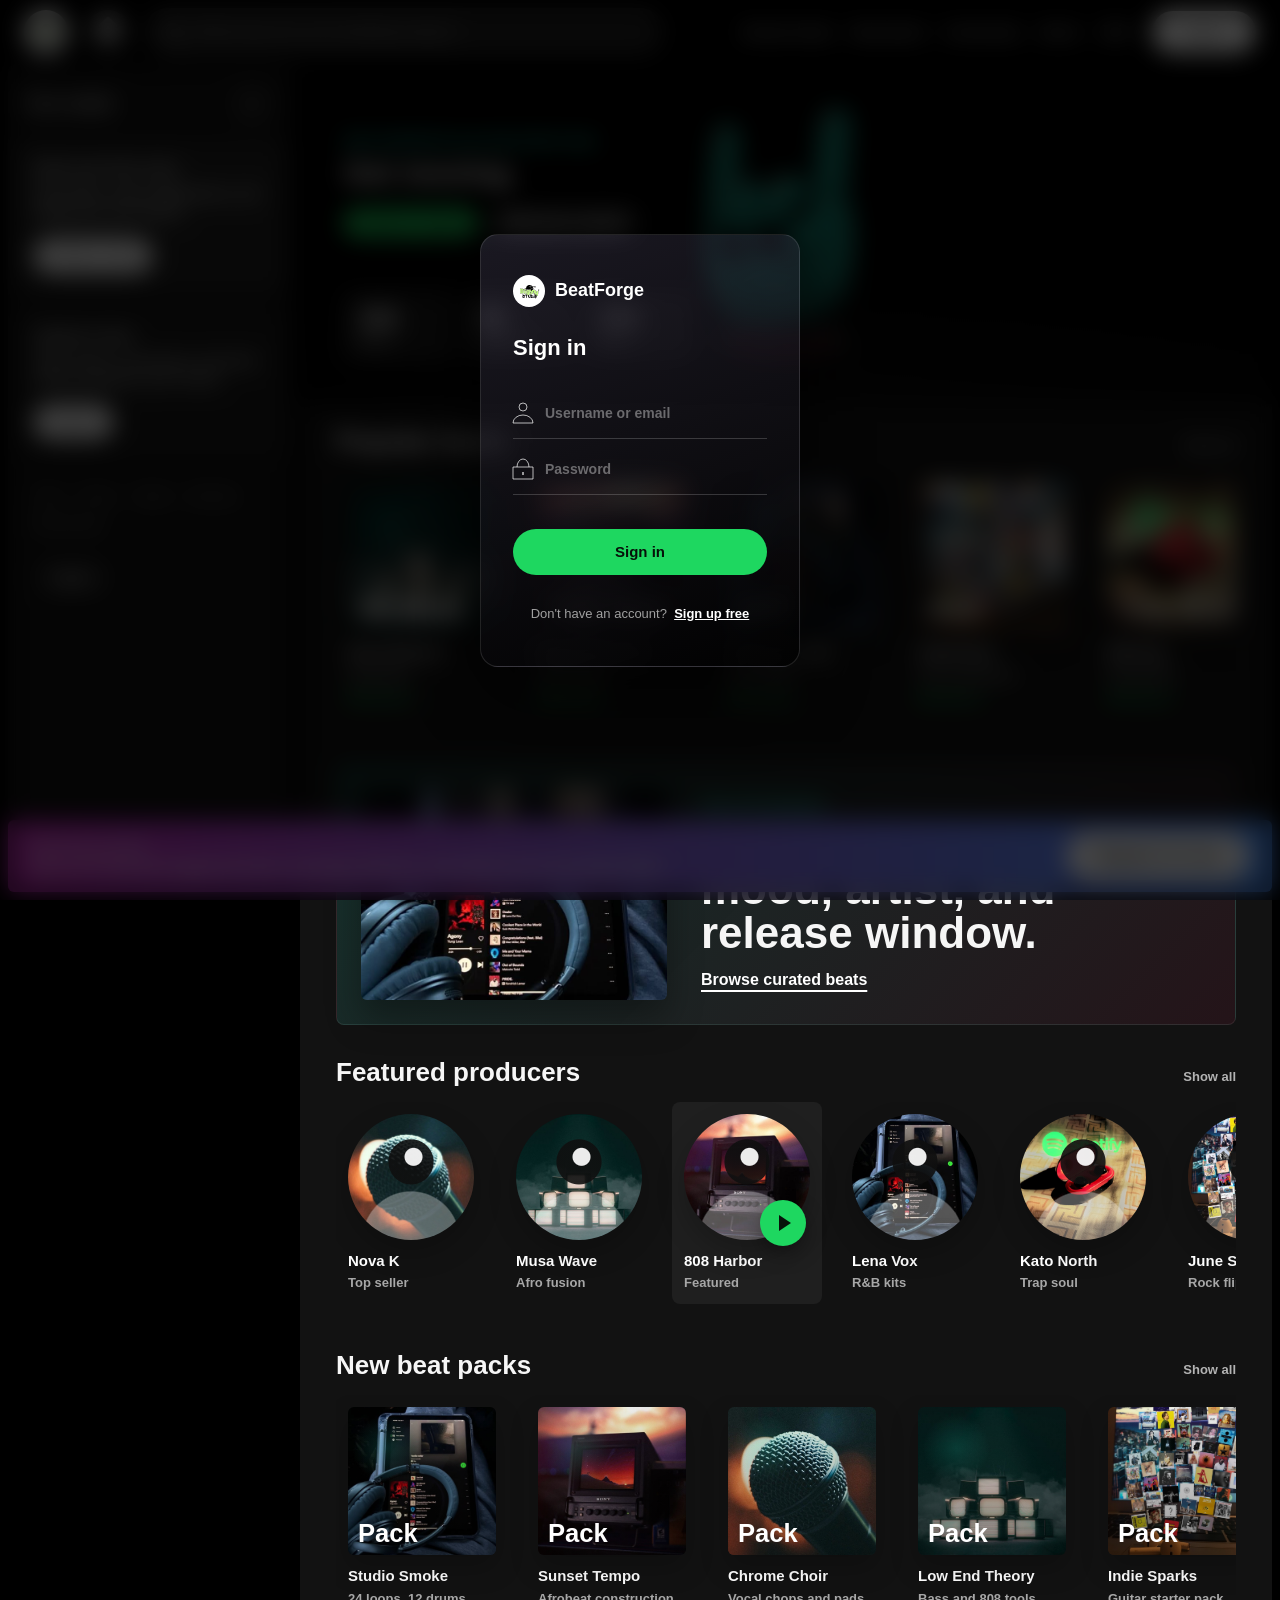
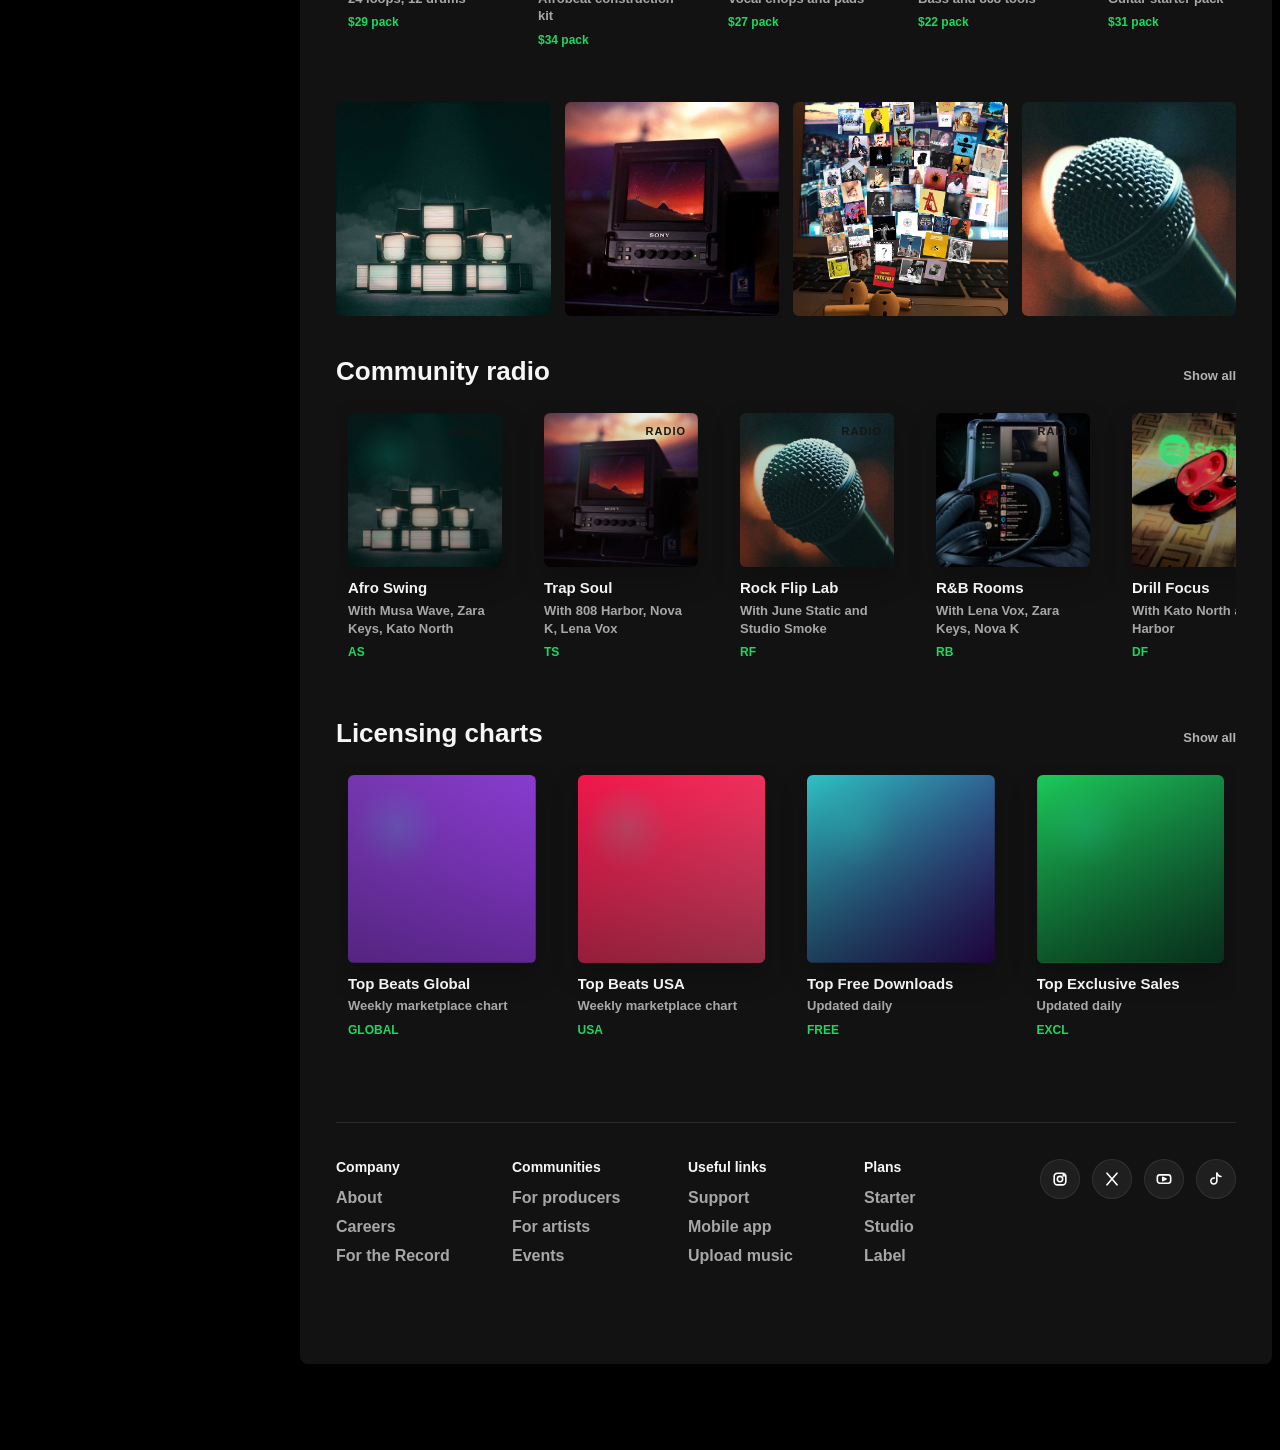
==== index.html @ ac751d51 "everything" ====
<!DOCTYPE html>
<html lang="en">
<head>
  <meta charset="UTF-8">
  <meta name="viewport" content="width=device-width, initial-scale=1.0">
  <title>BeatForge - Beat Marketplace</title>
  <link rel="stylesheet" href="styles.css">
</head>
<body>
  <div class="app-shell">
    <header class="topbar">
      <a class="brand" href="#" aria-label="BeatForge home">
        <img src="assets/logo.svg" alt="" class="brand-mark">
      </a>
      <button class="icon-button active" aria-label="Home">
        <span class="home-icon" aria-hidden="true"></span>
      </button>
      <label class="search">
        <span class="search-icon" aria-hidden="true"></span>
        <input type="search" placeholder="What beat are you building today?">
      </label>
      <nav class="top-links" aria-label="Primary">
        <a href="beats.html">Browse beats</a>
        <a href="#packs">Beat packs</a>
        <a href="#community">Community</a>
        <a href="about.html">About</a>
      </nav>
      <button class="ghost-button">Join</button>
      <button class="pill-button">Log in</button>
    </header>

    <aside class="sidebar">
      <div class="library-head">
        <h2>Your studio</h2>
        <button class="icon-button" aria-label="Create collection">+</button>
      </div>
      <section class="studio-card">
        <h3>Start your first crate</h3>
        <p>Save beats, invite collaborators, and shape your next release.</p>
        <button>Create a crate</button>
      </section>
      <section class="studio-card compact">
        <h3>Upload a beat</h3>
        <p>Share stems, set licenses, and meet artists looking for your sound.</p>
        <button>Publish</button>
      </section>
      <div class="sidebar-links">
        <a href="#">Terms</a>
        <a href="#">Privacy</a>
        <a href="#">Cookies</a>
        <a href="#">Artist help</a>
        <a href="#">Beat licensing</a>
      </div>
      <button class="language">English</button>
    </aside>

    <main class="content">
      <section class="hero" aria-labelledby="hero-title">
        <img class="hero-gif" src="assets/rock.gif" alt="Animated amplifier banner">
        <div class="hero-overlay"></div>
        <div class="hero-copy">
          <p>Beat marketplace and artist hub</p>
          <h1 id="hero-title">Get moving.</h1>
          <div class="hero-actions">
            <a class="primary-cta" href="beats.html">Explore beats</a>
            <button class="secondary-cta">Sell your sound</button>
          </div>
        </div>
        <div class="hero-stats" aria-label="Marketplace highlights">
          <span><strong>42k</strong> beats</span>
          <span><strong>8k</strong> makers</span>
          <span><strong>24h</strong> drops</span>
        </div>
      </section>

      <section class="rail-section" id="packs">
        <div class="section-head">
          <h2>Popular beats</h2>
          <a href="beats.html">Show all</a>
        </div>
        <div class="rail grid-cards" id="beats"></div>
      </section>

      <section class="visual-feature">
        <img src="assets/late-night-vibes.jpg" alt="Headphones beside a late night music playlist">
        <div>
          <p>For late sessions</p>
          <h2>Build crates for every mood, artist, and release window.</h2>
          <a class="text-link" href="beats.html">Browse curated beats</a>
        </div>
      </section>

      <section class="rail-section" id="community">
        <div class="section-head">
          <h2>Featured producers</h2>
          <a href="#">Show all</a>
        </div>
        <div class="rail producer-row" id="producers"></div>
      </section>

      <section class="rail-section">
        <div class="section-head">
          <h2>New beat packs</h2>
          <a href="#">Show all</a>
        </div>
        <div class="rail grid-cards" id="packs-grid"></div>
      </section>

      <section class="image-strip" aria-label="BeatForge atmosphere">
        <img src="assets/tv-stack.jpeg" alt="Stack of glowing televisions">
        <img src="assets/sony-monitor.jpeg" alt="Small monitor at sunset">
        <img src="assets/music-collage.jpg" alt="Floating music cover collage">
        <img src="assets/microphone.jpeg" alt="Close-up of a microphone">
      </section>

      <section class="rail-section">
        <div class="section-head">
          <h2>Community radio</h2>
          <a href="#">Show all</a>
        </div>
        <div class="rail radio-row" id="radio"></div>
      </section>

      <section class="rail-section" id="licenses">
        <div class="section-head">
          <h2>Licensing charts</h2>
          <a href="#">Show all</a>
        </div>
        <div class="rail chart-row" id="charts"></div>
      </section>

      <footer class="footer">
        <div>
          <h3>Company</h3>
          <a href="about.html">About</a>
          <a href="#">Careers</a>
          <a href="#">For the Record</a>
        </div>
        <div>
          <h3>Communities</h3>
          <a href="#">For producers</a>
          <a href="#">For artists</a>
          <a href="#">Events</a>
        </div>
        <div>
          <h3>Useful links</h3>
          <a href="#">Support</a>
          <a href="#">Mobile app</a>
          <a href="#">Upload music</a>
        </div>
        <div>
          <h3>Plans</h3>
          <a href="#">Starter</a>
          <a href="#">Studio</a>
          <a href="#">Label</a>
        </div>
        <div class="socials" aria-label="Social media">
          <a href="#" aria-label="Instagram" title="Instagram">
            <svg viewBox="0 0 24 24" aria-hidden="true"><rect x="5" y="5" width="14" height="14" rx="4"></rect><circle cx="12" cy="12" r="3.2"></circle><circle cx="16.7" cy="7.3" r="1"></circle></svg>
          </a>
          <a href="#" aria-label="X" title="X">
            <svg viewBox="0 0 24 24" aria-hidden="true"><path d="M6 5l12 14M18 5L6 19"></path></svg>
          </a>
          <a href="#" aria-label="YouTube" title="YouTube">
            <svg viewBox="0 0 24 24" aria-hidden="true"><rect x="4" y="7" width="16" height="10" rx="3"></rect><path d="M10.5 10l4 2-4 2z"></path></svg>
          </a>
          <a href="#" aria-label="TikTok" title="TikTok">
            <svg viewBox="0 0 24 24" aria-hidden="true"><path d="M13 5v9.4a3.6 3.6 0 1 1-3-3.55"></path><path d="M13 5c1 2.4 2.6 3.8 5 4"></path></svg>
          </a>
        </div>
      </footer>
    </main>
  </div>

  <div class="signup-bar">
    <div>
      <strong>BeatForge preview</strong>
      <p>Sign up to download tagged previews, message producers, and collect your next release ideas.</p>
    </div>
    <button>Register for free</button>
  </div>

  <!-- Login overlay (BeatForge) -->
  <div class="bf-login-overlay" id="bfLoginOverlay" role="dialog" aria-modal="true" aria-label="Sign in to BeatForge">
    <div class="bf-login-box">
      <div class="bf-login-check" id="bfLoginCheck"></div>
      <div class="bf-login-brand">
        <img src="assets/logo.svg" alt="">
        <span>BeatForge</span>
      </div>
      <h2 class="bf-login-title">Sign in</h2>
      <div class="bf-login-row">
        <svg class="bf-login-icon" viewBox="0 0 20 20">
          <path d="M0,20 a10,8 0 0,1 20,0z M10,0 a4,4 0 0,1 0,8 a4,4 0 0,1 0,-8"/>
        </svg>
        <input type="text" class="bf-login-input" id="bfUsername" placeholder="Username or email" autocomplete="username">
      </div>
      <div class="bf-login-row">
        <svg class="bf-login-icon" viewBox="0 0 20 20">
          <path d="M0,20 20,20 20,8 0,8z M10,13 10,16z M4,8 a6,8 0 0,1 12,0"/>
        </svg>
        <input type="password" class="bf-login-input" id="bfPassword" placeholder="Password" autocomplete="current-password">
      </div>
      <button class="bf-login-submit" id="bfLoginSubmit" type="button">Sign in</button>
      <p class="bf-login-footer">Don't have an account? &nbsp;<a id="bfSignupLink">Sign up free</a></p>
    </div>
  </div>

  <script src="script.js"></script>
  <script>
    (function () {
      var animating = false;
      var PHASE1 = 1100, PHASE2 = 400;

      var overlay   = document.getElementById('bfLoginOverlay');
      var submitBtn = document.getElementById('bfLoginSubmit');
      var signupLnk = document.getElementById('bfSignupLink');

      // Show login when "Log in" topbar button is clicked
      document.querySelector('.pill-button').addEventListener('click', function () {
        overlay.classList.remove('bf-hidden');
      });

      // Close on backdrop click
      overlay.addEventListener('click', function (e) {
        if (e.target === overlay) closeOverlay();
      });

      // Sign up link just closes for now
      signupLnk.addEventListener('click', closeOverlay);

      // Submit with ripple → processing → success → dismiss
      submitBtn.addEventListener('click', function (e) {
        if (animating) return;
        animating = true;

        // ripple
        var box = submitBtn.getBoundingClientRect();
        var rip = document.createElement('span');
        rip.className = 'bf-ripple';
        rip.style.top  = (e.clientY - box.top)  + 'px';
        rip.style.left = (e.clientX - box.left) + 'px';
        submitBtn.appendChild(rip);
        rip.addEventListener('animationend', function () { rip.remove(); });

        submitBtn.classList.add('bf-processing');

        setTimeout(function () {
          submitBtn.classList.remove('bf-processing');
          submitBtn.classList.add('bf-success');

          setTimeout(function () {
            closeOverlay();
            submitBtn.classList.remove('bf-success');
            animating = false;
          }, PHASE2);
        }, PHASE1);
      });

      function closeOverlay() {
        overlay.classList.add('bf-hidden');
        animating = false;
        submitBtn.classList.remove('bf-processing', 'bf-success');
      }

      // ESC to close
      document.addEventListener('keydown', function (e) {
        if (e.key === 'Escape') closeOverlay();
      });
    })();
  </script>
</body>
</html>
---- styles.css ----
:root {
  color-scheme: dark;
  --bg: #000;
  --panel: #121212;
  --panel-2: #1f1f1f;
  --panel-3: #282828;
  --text: #f6f6f6;
  --muted: #a7a7a7;
  --quiet: #777;
  --green: #1ed760;
  --cyan: #2df2d1;
  --pink: #ff2e6f;
  --blue: #5596ff;
  --line: rgba(255,255,255,.1);
  --radius: 8px;
  --topbar: 64px;
  --sidebar: 292px;
}

* {
  box-sizing: border-box;
}

body {
  margin: 0;
  min-width: 320px;
  background: var(--bg);
  color: var(--text);
  font-family: Arial, Helvetica, sans-serif;
  letter-spacing: 0;
}

body.about-page {
  height: 100vh;
  overflow: hidden;
}

a {
  color: inherit;
  text-decoration: none;
}

button,
input,
select {
  font: inherit;
}

.app-shell {
  min-height: 100vh;
  padding: var(--topbar) 8px 86px;
}

.topbar {
  position: fixed;
  z-index: 20;
  inset: 0 0 auto;
  height: var(--topbar);
  display: grid;
  grid-template-columns: 48px 44px minmax(220px, 1fr) auto auto auto;
  align-items: center;
  gap: 14px;
  padding: 8px 24px;
  background: #000;
}

.brand {
  display: grid;
  place-items: center;
  width: 44px;
  height: 44px;
  border-radius: 50%;
  overflow: hidden;
  background: #fff;
}

.brand-mark {
  width: 42px;
  height: 42px;
  object-fit: contain;
}

.icon-button {
  display: grid;
  place-items: center;
  width: 44px;
  height: 44px;
  border: 0;
  border-radius: 50%;
  color: var(--text);
  background: var(--panel-2);
  cursor: pointer;
}

.icon-button.active {
  background: var(--panel-3);
}

.home-icon {
  position: relative;
  width: 16px;
  height: 13px;
  border-radius: 2px;
  background: #fff;
}

.home-icon::before {
  content: "";
  position: absolute;
  left: 1px;
  top: -7px;
  width: 14px;
  height: 14px;
  background: #fff;
  transform: rotate(45deg);
  border-radius: 2px;
}

.home-icon::after {
  content: "";
  position: absolute;
  left: 6px;
  bottom: 0;
  width: 4px;
  height: 7px;
  background: var(--panel-3);
}

.search {
  display: flex;
  align-items: center;
  gap: 12px;
  width: min(520px, 100%);
  height: 48px;
  padding: 0 18px;
  color: var(--muted);
  background: var(--panel-2);
  border: 1px solid transparent;
  border-radius: 999px;
}

.search:focus-within {
  border-color: #fff;
  background: #252525;
}

.search-icon {
  position: relative;
  flex: 0 0 auto;
  width: 19px;
  height: 19px;
  border: 2px solid currentColor;
  border-radius: 50%;
}

.search-icon::after {
  content: "";
  position: absolute;
  right: -6px;
  bottom: -4px;
  width: 8px;
  height: 2px;
  border-radius: 2px;
  background: currentColor;
  transform: rotate(45deg);
}

.search input {
  width: 100%;
  min-width: 0;
  color: var(--text);
  border: 0;
  outline: 0;
  background: transparent;
  font-weight: 700;
}

.top-links {
  display: flex;
  align-items: center;
  gap: 18px;
  color: #b7b7b7;
  font-size: 14px;
  font-weight: 800;
  white-space: nowrap;
}

.top-links a:hover,
.footer a:hover {
  color: #fff;
  text-decoration: underline;
}

.ghost-button,
.pill-button {
  min-height: 42px;
  border: 0;
  border-radius: 999px;
  font-weight: 900;
  cursor: pointer;
}

.ghost-button {
  padding: 0 6px;
  color: #b7b7b7;
  background: transparent;
}

.pill-button {
  padding: 0 28px;
  color: #111;
  background: #fff;
}

.sidebar {
  position: fixed;
  z-index: 10;
  top: var(--topbar);
  bottom: 86px;
  left: 8px;
  width: calc(var(--sidebar) - 8px);
  overflow: auto;
  padding: 18px 8px;
  background: var(--panel);
  border-radius: var(--radius);
}

.library-head {
  display: flex;
  align-items: center;
  justify-content: space-between;
  padding: 0 10px 16px;
}

.library-head h2 {
  margin: 0;
  font-size: 16px;
}

.studio-card {
  margin: 0 0 18px;
  padding: 18px;
  background: var(--panel-2);
  border-radius: var(--radius);
}

.studio-card h3 {
  margin: 0 0 8px;
  font-size: 15px;
}

.studio-card p {
  margin: 0 0 16px;
  color: #f0f0f0;
  font-size: 13px;
  line-height: 1.45;
  font-weight: 700;
}

.studio-card button,
.language {
  border: 1px solid rgba(255,255,255,.35);
  border-radius: 999px;
  color: #fff;
  background: transparent;
  font-size: 13px;
  font-weight: 900;
}

.studio-card button {
  min-height: 34px;
  padding: 0 16px;
  color: #111;
  background: #fff;
  border: 0;
}

.studio-card.compact {
  background: #181818;
}

.sidebar-links {
  display: flex;
  flex-wrap: wrap;
  gap: 12px 16px;
  padding: 14px 18px 28px;
  color: #b3b3b3;
  font-size: 11px;
  line-height: 1.4;
}

.language {
  margin-left: 18px;
  min-height: 34px;
  padding: 0 14px;
}

.content {
  margin-left: var(--sidebar);
  min-height: calc(100vh - var(--topbar));
  overflow: hidden;
  padding: 0 0 24px;
  background: linear-gradient(180deg, #242424 0, #121212 260px, #121212 100%);
  border-radius: var(--radius);
}

.hero {
  position: relative;
  min-height: 340px;
  display: grid;
  align-items: end;
  overflow: hidden;
  padding: clamp(24px, 4vw, 44px);
  border-radius: var(--radius) var(--radius) 0 0;
  background: #030303;
}

.hero-gif {
  position: absolute;
  inset: 0;
  width: 100%;
  height: 100%;
  object-fit: cover;
  opacity: .82;
}

.hero-overlay {
  position: absolute;
  inset: 0;
  background:
    linear-gradient(90deg, rgba(0,0,0,.88), rgba(0,0,0,.42), rgba(0,0,0,.72)),
    linear-gradient(0deg, #121212 0, rgba(18,18,18,0) 42%);
}

.hero-copy,
.hero-stats {
  position: relative;
  z-index: 1;
}

.hero-copy {
  max-width: 680px;
}

.hero-copy p {
  margin: 0 0 10px;
  color: var(--cyan);
  font-size: 13px;
  font-weight: 900;
  text-transform: uppercase;
}

.hero-copy h1 {
  max-width: 12ch;
  margin: 0 0 22px;
  font-size: clamp(20px, 8vw, 30px);
  line-height: .92;
  letter-spacing: 0;
}

.hero-actions {
  display: flex;
  flex-wrap: wrap;
  gap: 12px;
}

.primary-cta,
.secondary-cta {
  display: inline-flex;
  align-items: center;
  justify-content: center;
  min-height: 28px;
  padding: 0 14px;
  border-radius: 900px;
  border: 0;
  font-weight: 900;
  cursor: pointer;
}

.primary-cta {
  color: #061109;
  background: var(--green);
}

.secondary-cta {
  color: #fff;
  background: rgba(255,255,255,.14);
  border: 1px solid rgba(255,255,255,.24);
}

.hero-stats {
  display: flex;
  flex-wrap: wrap;
  gap: 10px;
  margin-top: 28px;
}

.hero-stats span {
  min-width: 110px;
  padding: 12px 14px;
  background: rgba(255,255,255,.09);
  border: 1px solid rgba(255,255,255,.12);
  border-radius: var(--radius);
  color: #d9d9d9;
  font-size: 13px;
}

.hero-stats strong {
  display: block;
  color: #fff;
  font-size: 24px;
}

.rail-section {
  padding: 22px clamp(18px, 3.2vw, 36px) 16px;
}

.visual-feature {
  display: grid;
  grid-template-columns: minmax(220px, 36%) 1fr;
  align-items: center;
  gap: clamp(18px, 3vw, 34px);
  margin: 22px clamp(18px, 3.2vw, 36px) 10px;
  padding: clamp(16px, 2.5vw, 24px);
  border-radius: var(--radius);
  background: linear-gradient(135deg, rgba(45,242,209,.14), rgba(255,46,111,.08));
  border: 1px solid rgba(255,255,255,.08);
}

.visual-feature img,
.image-strip img,
.browse-hero img {
  width: 100%;
  height: 100%;
  object-fit: cover;
}

.visual-feature img {
  aspect-ratio: 16 / 11;
  border-radius: 6px;
  box-shadow: 0 18px 34px rgba(0,0,0,.34);
}

.visual-feature p,
.browse-copy p {
  margin: 0 0 10px;
  color: var(--cyan);
  font-size: 12px;
  font-weight: 900;
  text-transform: uppercase;
}

.visual-feature h2 {
  max-width: 720px;
  margin: 0 0 16px;
  font-size: clamp(24px, 4vw, 44px);
  line-height: 1;
}

.text-link {
  color: #fff;
  font-weight: 900;
  text-decoration: underline;
  text-decoration-thickness: 2px;
  text-underline-offset: 5px;
}

.image-strip {
  display: grid;
  grid-template-columns: repeat(4, 1fr);
  gap: 14px;
  margin: 18px clamp(18px, 3.2vw, 36px);
}

.image-strip img {
  aspect-ratio: 1;
  min-width: 0;
  border-radius: 6px;
  filter: saturate(.92) contrast(1.04);
}

.section-head {
  display: flex;
  align-items: baseline;
  justify-content: space-between;
  gap: 16px;
  margin-bottom: 14px;
}

.section-head h2 {
  margin: 0;
  font-size: clamp(21px, 2.6vw, 26px);
}

.section-head a {
  color: #b3b3b3;
  font-size: 13px;
  font-weight: 900;
}

.rail {
  display: grid;
  grid-auto-flow: column;
  grid-auto-columns: minmax(156px, 1fr);
  gap: 18px;
  overflow-x: auto;
  overflow-y: hidden;
  padding-bottom: 8px;
  scrollbar-color: #666 transparent;
}

.grid-cards {
  grid-auto-columns: minmax(172px, 1fr);
}

.card {
  position: relative;
  min-width: 0;
  padding: 12px;
  border-radius: var(--radius);
  background: transparent;
  transition: background .18s ease, transform .18s ease;
}

.card:hover,
.card.featured {
  background: var(--panel-2);
}

.card:hover {
  transform: translateY(-2px);
}

.cover,
.avatar,
.radio-cover,
.chart-cover {
  position: relative;
  overflow: hidden;
  box-shadow: 0 12px 28px rgba(0,0,0,.22);
}

.cover {
  width: 100%;
  aspect-ratio: 1;
  border-radius: 6px;
  background: var(--art);
  background-size: cover;
  background-position: center;
}

.cover::before,
.radio-cover::before,
.chart-cover::before {
  content: "";
  position: absolute;
  inset: 0;
  background:
    linear-gradient(180deg, rgba(0,0,0,.06), rgba(0,0,0,.42)),
    radial-gradient(circle at 26% 28%, rgba(45,242,209,.18), transparent 22%);
}

.cover span,
.radio-cover span,
.chart-cover span {
  position: absolute;
  inset: auto 10px 10px;
  color: white;
  font-size: clamp(22px, 2vw, 30px);
  line-height: .9;
  font-weight: 900;
  overflow-wrap: anywhere;
}

.card h3 {
  margin: 12px 0 4px;
  overflow: hidden;
  color: #fff;
  font-size: 15px;
  line-height: 1.25;
  text-overflow: ellipsis;
  white-space: nowrap;
}

.card p {
  margin: 0;
  color: var(--muted);
  font-size: 13px;
  font-weight: 700;
  line-height: 1.35;
}

.price {
  display: inline-flex;
  margin-top: 8px;
  color: var(--green);
  font-size: 12px;
  font-weight: 900;
}

.play {
  position: absolute;
  right: 16px;
  bottom: 74px;
  display: grid;
  place-items: center;
  width: 46px;
  height: 46px;
  border: 0;
  border-radius: 50%;
  color: #07130a;
  background: var(--green);
  box-shadow: 0 8px 20px rgba(0,0,0,.35);
  transform: translateY(8px);
  opacity: 0;
  transition: .18s ease;
  cursor: pointer;
}

.play::before {
  content: "";
  margin-left: 3px;
  width: 0;
  height: 0;
  border-top: 8px solid transparent;
  border-bottom: 8px solid transparent;
  border-left: 12px solid currentColor;
}

.play.is-playing::before {
  width: 13px;
  height: 16px;
  margin-left: 0;
  border: 0;
  background: linear-gradient(90deg, currentColor 0 35%, transparent 35% 65%, currentColor 65%);
}

.card:hover .play,
.card.featured .play {
  transform: translateY(0);
  opacity: 1;
}

.producer-row {
  grid-auto-columns: minmax(150px, 1fr);
}

.avatar {
  width: 100%;
  aspect-ratio: 1;
  border-radius: 50%;
  background:
    radial-gradient(circle at 52% 34%, rgba(255,255,255,.92) 0 8%, transparent 9%),
    radial-gradient(circle at 50% 38%, rgba(15,15,15,.9) 0 22%, transparent 23%),
    radial-gradient(circle at 50% 100%, rgba(255,255,255,.32) 0 34%, transparent 35%),
    var(--art);
  background-size: cover;
  background-position: center;
}

.producer-row .play {
  bottom: 58px;
}

.radio-row {
  grid-auto-columns: minmax(178px, 1fr);
}

.radio-cover {
  width: 100%;
  aspect-ratio: 1;
  border-radius: 6px;
  background: var(--art);
  background-size: cover;
  background-position: center;
}

.radio-cover::after {
  content: "RADIO";
  position: absolute;
  top: 12px;
  right: 12px;
  color: #161616;
  font-size: 11px;
  font-weight: 900;
  letter-spacing: 1px;
}

.chart-row {
  grid-auto-columns: minmax(180px, 1fr);
}

.chart-cover {
  width: 100%;
  aspect-ratio: 1;
  border-radius: 6px;
  background: var(--art);
  background-size: cover;
  background-position: center;
}

.chart-cover span {
  inset: 22px auto auto 18px;
  max-width: 80%;
  font-size: clamp(28px, 4vw, 38px);
  line-height: 1;
}

.footer {
  display: grid;
  grid-template-columns: repeat(4, minmax(130px, 1fr)) auto;
  gap: 28px;
  margin: 48px clamp(18px, 3.2vw, 36px) 0;
  padding: 36px 0 64px;
  border-top: 1px solid var(--line);
}

.footer h3 {
  margin: 0 0 14px;
  font-size: 14px;
}

.footer a {
  display: block;
  margin-bottom: 11px;
  color: var(--muted);
  font-weight: 700;
}

.socials {
  display: flex;
  gap: 12px;
  justify-content: flex-end;
  align-items: flex-start;
}

.socials a {
  display: grid;
  place-items: center;
  width: 40px;
  height: 40px;
  margin: 0;
  border-radius: 50%;
  color: #fff;
  background: var(--panel-2);
  border: 1px solid rgba(255,255,255,.08);
}

.socials a:hover {
  background: var(--panel-3);
  color: var(--green);
  text-decoration: none;
}

.socials svg {
  width: 20px;
  height: 20px;
  fill: none;
  stroke: currentColor;
  stroke-width: 1.9;
  stroke-linecap: round;
  stroke-linejoin: round;
}

.browse-content {
  background: linear-gradient(180deg, #10302e 0, #121212 330px, #121212 100%);
}

.browse-hero {
  position: relative;
  min-height: 300px;
  display: grid;
  align-items: end;
  overflow: hidden;
  padding: clamp(24px, 4vw, 44px);
  border-radius: var(--radius) var(--radius) 0 0;
  background: #071412;
}

.browse-hero img {
  position: absolute;
  inset: 0;
  opacity: .56;
}

.browse-copy {
  position: relative;
  z-index: 1;
  max-width: 780px;
}

.browse-copy h1 {
  max-width: 14ch;
  margin: 0;
  font-size: clamp(38px, 7vw, 76px);
  line-height: .95;
}

.browse-panel {
  display: flex;
  align-items: center;
  justify-content: space-between;
  gap: 18px;
  margin: 20px clamp(18px, 3.2vw, 36px) 0;
  padding: 14px;
  border-radius: var(--radius);
  background: rgba(255,255,255,.05);
  border: 1px solid rgba(255,255,255,.08);
}

.filter-row {
  display: flex;
  gap: 10px;
  overflow-x: auto;
  padding-bottom: 2px;
}

.filter,
.pagination button,
.page-number,
.sort-row select {
  border: 1px solid rgba(255,255,255,.14);
  color: #fff;
  background: var(--panel-2);
  border-radius: 999px;
  font-weight: 900;
}

.filter,
.pagination button,
.page-number {
  min-height: 38px;
  padding: 0 16px;
  cursor: pointer;
}

.filter.active,
.page-number.active {
  color: #061109;
  background: var(--green);
  border-color: var(--green);
}

.sort-row {
  display: flex;
  align-items: center;
  gap: 16px;
  flex: 0 0 auto;
  color: var(--muted);
  font-size: 13px;
  font-weight: 800;
}

.sort-row label {
  display: flex;
  align-items: center;
  gap: 8px;
}

.sort-row select {
  height: 38px;
  padding: 0 34px 0 14px;
}

.browse-grid {
  display: grid;
  grid-template-columns: repeat(4, minmax(0, 1fr));
  gap: 18px;
}

.pagination {
  display: flex;
  justify-content: center;
  align-items: center;
  gap: 10px;
  margin: 28px 0 4px;
}

#page-numbers {
  display: flex;
  gap: 8px;
}

.pagination button:disabled {
  opacity: .38;
  cursor: not-allowed;
}

.about-topbar {
  background: linear-gradient(180deg, rgba(0,0,0,.95), rgba(0,0,0,.72));
  backdrop-filter: blur(16px);
}

.about-slider-shell {
  position: relative;
  width: 100%;
  height: 100vh;
  overflow: hidden;
  background: #030303;
  box-shadow: 0 3px 10px rgba(0,0,0,.3);
}

.slider {
  position: relative;
  width: 100%;
  height: 100%;
  margin: 0;
  padding: 0;
}

.item {
  position: absolute;
  z-index: 1;
  top: 52%;
  width: 200px;
  height: 300px;
  list-style: none;
  overflow: hidden;
  background-position: center;
  background-size: cover;
  border-radius: 20px;
  box-shadow: 0 20px 30px rgba(255,255,255,.18) inset, 0 18px 44px rgba(0,0,0,.45);
  transform: translateY(-50%);
  transition: transform .1s, left .75s, top .75s, width .75s, height .75s, opacity .75s, border-radius .75s;
}

.item::before {
  content: "";
  position: absolute;
  inset: 0;
  background:
    linear-gradient(90deg, rgba(0,0,0,.9), rgba(0,0,0,.22) 48%, rgba(0,0,0,.72)),
    radial-gradient(circle at 20% 40%, rgba(45,242,209,.18), transparent 30%),
    linear-gradient(0deg, rgba(0,0,0,.82), transparent 48%);
}

.item:nth-child(1),
.item:nth-child(2) {
  left: 0;
  top: 0;
  width: 100%;
  height: 100%;
  border-radius: 0;
  box-shadow: none;
  opacity: 1;
  transform: none;
}

.item:nth-child(3) {
  left: 50%;
}

.item:nth-child(4) {
  left: calc(50% + 220px);
}

.item:nth-child(5) {
  left: calc(50% + 440px);
}

.item:nth-child(6) {
  left: calc(50% + 660px);
  opacity: 0;
}

.slide-content {
  position: absolute;
  z-index: 2;
  top: 50%;
  left: clamp(1.4rem, 5vw, 5rem);
  width: min(42vw, 520px);
  color: #fff;
  text-shadow: 0 3px 8px rgba(0,0,0,.5);
  opacity: 0;
  display: none;
  transform: translateY(-50%);
}

.slide-content .eyebrow {
  margin: 0 0 10px;
  color: var(--cyan);
  font-size: 12px;
  font-weight: 900;
  text-transform: uppercase;
}

.slide-content .title {
  margin: 0;
  font-size: clamp(40px, 7vw, 86px);
  line-height: .92;
  text-transform: uppercase;
  max-width: 10ch;
}

.slide-content .description {
  max-width: 56ch;
  margin: 1rem 0 1.5rem;
  color: rgba(255,255,255,.86);
  font-size: 15px;
  font-weight: 700;
  line-height: 1.65;
}

.slide-button {
  display: inline-flex;
  align-items: center;
  justify-content: center;
  min-height: 44px;
  padding: 0 20px;
  border: 1px solid rgba(255,255,255,.28);
  border-radius: 999px;
  color: #061109;
  background: var(--green);
  font-weight: 900;
  text-shadow: none;
}

.item:nth-of-type(2) .slide-content {
  display: block;
  animation: show .75s ease-in-out .3s forwards;
}

@keyframes show {
  0% {
    filter: blur(5px);
    transform: translateY(calc(-50% + 75px));
  }

  100% {
    opacity: 1;
    filter: blur(0);
  }
}

.nav {
  position: absolute;
  z-index: 5;
  left: 50%;
  bottom: 2rem;
  display: flex;
  gap: 10px;
  user-select: none;
  transform: translateX(-50%);
}

.nav .btn {
  position: relative;
  width: 46px;
  height: 46px;
  border: 2px solid rgba(0,0,0,.6);
  border-radius: 50%;
  background: rgba(255,255,255,.58);
  color: rgba(0,0,0,.78);
  cursor: pointer;
}

.nav .btn:hover {
  background: rgba(255,255,255,.34);
}

.nav .btn::before {
  content: "";
  position: absolute;
  top: 50%;
  left: 50%;
  width: 11px;
  height: 11px;
  border-top: 3px solid currentColor;
  border-right: 3px solid currentColor;
}

.nav .prev::before {
  transform: translate(-35%, -50%) rotate(-135deg);
}

.nav .next::before {
  transform: translate(-65%, -50%) rotate(45deg);
}

.signup-bar {
  position: fixed;
  z-index: 30;
  right: 8px;
  bottom: 8px;
  left: 8px;
  display: flex;
  align-items: center;
  justify-content: space-between;
  gap: 18px;
  min-height: 70px;
  padding: 12px 22px;
  background: linear-gradient(90deg, #be2ab4, #4f95ff);
  border-radius: 6px;
}

.signup-bar strong,
.signup-bar p {
  margin: 0;
}

.signup-bar strong {
  font-size: 13px;
}

.signup-bar p {
  margin-top: 4px;
  font-size: 14px;
  font-weight: 800;
}

.signup-bar button {
  flex: 0 0 auto;
  min-height: 48px;
  padding: 0 30px;
  border: 0;
  border-radius: 999px;
  color: #111;
  background: #fff;
  font-weight: 900;
}

@media (max-width: 1050px) {
  .topbar {
    grid-template-columns: 44px 44px minmax(150px, 1fr) auto;
    gap: 10px;
    padding-inline: 14px;
  }

  .top-links,
  .ghost-button {
    display: none;
  }

  .sidebar {
    display: none;
  }

  .content {
    margin-left: 0;
  }

  .app-shell {
    padding-inline: 8px;
  }
}

@media (min-width: 651px) and (max-width: 900px) {
  .item {
    width: 160px;
    height: 270px;
  }

  .item:nth-child(3) {
    left: 50%;
  }

  .item:nth-child(4) {
    left: calc(50% + 170px);
  }

  .item:nth-child(5) {
    left: calc(50% + 340px);
  }

  .item:nth-child(6) {
    left: calc(50% + 510px);
    opacity: 0;
  }

  .slide-content {
    width: min(44vw, 380px);
  }

  .slide-content .description {
    font-size: 13px;
  }
}

@media (max-width: 700px) {
  :root {
    --topbar: 58px;
  }

  .app-shell {
    padding-bottom: 124px;
  }

  .topbar {
    grid-template-columns: 40px minmax(0, 1fr) 74px;
  }

  .topbar .icon-button {
    display: none;
  }

  .brand,
  .brand-mark {
    width: 38px;
    height: 38px;
  }

  .search {
    height: 42px;
    padding: 0 12px;
  }

  .search input {
    font-size: 13px;
  }

  .pill-button {
    min-height: 38px;
    padding: 0 16px;
    font-size: 13px;
  }

  .hero {
    min-height: 430px;
    padding: 22px;
  }

  .hero-copy h1 {
    max-width: 10ch;
    font-size: clamp(40px, 14vw, 64px);
  }

  .rail {
    grid-auto-columns: 148px;
    gap: 10px;
  }

  .grid-cards,
  .radio-row,
  .chart-row {
    grid-auto-columns: 154px;
  }

  .card {
    padding: 8px;
  }

  .play {
    width: 40px;
    height: 40px;
    opacity: 1;
    transform: none;
  }

  .footer {
    grid-template-columns: 1fr 1fr;
    margin-top: 28px;
  }

  .socials {
    justify-content: flex-start;
  }

  .visual-feature,
  .browse-panel {
    grid-template-columns: 1fr;
    flex-direction: column;
    align-items: stretch;
  }

  .image-strip {
    grid-template-columns: 1fr 1fr;
  }

  .browse-grid {
    grid-template-columns: 1fr 1fr;
    gap: 10px;
  }

  .pagination {
    flex-wrap: wrap;
  }

  body.about-page .topbar {
    grid-template-columns: 40px minmax(0, 1fr) 74px;
  }

  body.about-page .search {
    display: none;
  }

  body.about-page .pill-button {
    display: inline-flex;
  }

  .about-slider-shell {
    height: 100svh;
  }

  .item {
    top: 70%;
    width: 130px;
    height: 220px;
  }

  .item:nth-child(3) {
    left: 46%;
  }

  .item:nth-child(4) {
    left: calc(46% + 140px);
  }

  .item:nth-child(5) {
    left: calc(46% + 280px);
  }

  .item:nth-child(6) {
    left: calc(46% + 420px);
    opacity: 0;
  }

  .slide-content {
    top: 39%;
    width: calc(100vw - 42px);
  }

  .slide-content .title {
    max-width: 11ch;
    font-size: clamp(34px, 12vw, 52px);
  }

  .slide-content .description {
    max-width: 34ch;
    font-size: 13px;
    line-height: 1.5;
  }

  .signup-bar {
    align-items: stretch;
    flex-direction: column;
    gap: 10px;
    padding: 12px;
  }

  .signup-bar p {
    font-size: 12px;
    line-height: 1.35;
  }

  .signup-bar button {
    width: 100%;
    min-height: 42px;
  }
}

@media (max-width: 430px) {
  .search input::placeholder {
    color: transparent;
  }

  .hero-actions button {
    width: 100%;
  }

  .hero-stats span {
    flex: 1 1 100px;
    min-width: 0;
  }

  .footer {
    grid-template-columns: 1fr;
  }

  .image-strip,
  .browse-grid {
    grid-template-columns: 1fr;
  }

  .browse-copy h1 {
    font-size: clamp(36px, 13vw, 54px);
  }
}

/* ── Login overlay ─────────────────────────────── */
.bf-login-overlay {
  position: fixed;
  inset: 0;
  z-index: 100;
  display: flex;
  align-items: center;
  justify-content: center;
  background: rgba(0,0,0,.72);
  backdrop-filter: blur(12px);
  transition: opacity .25s;
}

.bf-login-overlay.bf-hidden {
  opacity: 0;
  pointer-events: none;
}

.bf-login-box {
  position: relative;
  width: 320px;
  background: linear-gradient(160deg, rgba(146,135,187,.18) 0%, rgba(0,0,0,.82) 100%);
  border: 1px solid rgba(255,255,255,.12);
  border-radius: 18px;
  overflow: hidden;
  padding: 40px 32px 32px;
  box-shadow: 0 32px 80px rgba(0,0,0,.7);
}

.bf-login-check {
  position: absolute;
  top: 64px;
  left: 54px;
  width: 56px;
  height: 11px;
  background: var(--green);
  opacity: 0;
  transform-origin: 0 100%;
  transform: rotate(-45deg);
  transition: opacity .15s;
  border-radius: 3px;
}

.bf-login-check::before {
  content: "";
  position: absolute;
  left: 0;
  bottom: 100%;
  width: 11px;
  height: 22px;
  background: var(--green);
  border-radius: 3px;
}

.bf-login-brand {
  display: flex;
  align-items: center;
  gap: 10px;
  margin-bottom: 28px;
}

.bf-login-brand img {
  width: 32px;
  height: 32px;
  border-radius: 50%;
  background: #fff;
}

.bf-login-brand span {
  font-size: 18px;
  font-weight: 900;
  color: #fff;
}

.bf-login-title {
  margin: 0 0 28px;
  font-size: 22px;
  font-weight: 900;
  color: #fff;
}

.bf-login-row {
  display: flex;
  align-items: center;
  gap: 10px;
  height: 50px;
  border-bottom: 1px solid rgba(255,255,255,.18);
  margin-bottom: 6px;
}

.bf-login-icon {
  flex: 0 0 auto;
  width: 20px;
  height: 20px;
  overflow: visible;
}

.bf-login-icon path {
  stroke: rgba(255,255,255,.7);
  fill: none;
  stroke-width: 1;
  stroke-dasharray: 100;
  stroke-dashoffset: 100;
  animation: bf-draw-path 1.4s .3s forwards ease-out;
}

@keyframes bf-draw-path {
  to { stroke-dashoffset: 0; }
}

.bf-login-input {
  flex: 1;
  min-width: 0;
  background: transparent;
  border: 0;
  outline: 0;
  color: #fff;
  font-size: 14px;
  font-weight: 700;
}

.bf-login-input::placeholder {
  color: rgba(255,255,255,.38);
}

.bf-login-submit {
  position: relative;
  width: 100%;
  height: 46px;
  margin: 28px 0 18px;
  background: var(--green);
  color: #061109;
  font-size: 15px;
  font-weight: 900;
  border: 0;
  border-radius: 999px;
  cursor: pointer;
  overflow: hidden;
  transition: width .3s .15s, font-size .1s .15s, background .2s;
}

.bf-login-submit:hover {
  background: #1fdf6b;
}

.bf-login-submit::after {
  content: "";
  position: absolute;
  top: 50%; left: 50%;
  margin: -12px 0 0 -12px;
  width: 24px; height: 24px;
  border: 2px solid rgba(6,17,9,.55);
  border-left: none;
  border-bottom: none;
  border-radius: 50%;
  opacity: 0;
  transition: opacity .1s .35s;
}

.bf-login-submit.bf-processing {
  width: 46px;
  font-size: 0;
}

.bf-login-submit.bf-processing::after {
  opacity: 1;
  animation: bf-spin .5s .35s infinite linear;
}

.bf-login-submit.bf-success {
  transform: scale(30);
  opacity: 0;
  transition: transform .35s .1s ease-out, opacity .1s .38s;
}

.bf-login-submit.bf-success::after {
  opacity: 0;
  animation: none;
}

@keyframes bf-spin {
  to { transform: rotate(360deg); }
}

.bf-login-footer {
  text-align: center;
  font-size: 13px;
  color: #a0a0a0;
}

.bf-login-footer a {
  color: #fff;
  font-weight: 700;
  text-decoration: underline;
  cursor: pointer;
}

.bf-ripple {
  position: absolute;
  width: 100px;
  height: 100px;
  margin: -50px 0 0 -50px;
  background: rgba(255,255,255,.18);
  border-radius: 50%;
  transform: scale(0);
  animation: bf-ripple .45s ease-out forwards;
  pointer-events: none;
}

@keyframes bf-ripple {
  to { transform: scale(6); opacity: 0; }
}

/* ── Character face tracker ─────────────────────── */
.bf-character-widget {
  display: flex;
  flex-direction: column;
  align-items: center;
  justify-content: flex-end;
  padding: 0;
  user-select: none;
}

.bf-character-svg {
  width: 220px;
  height: auto;
  display: block;
  cursor: none;
}

.bf-char-hero {
  position: absolute;
  right: clamp(16px, 6vw, 80px);
  bottom: 0;
  z-index: 2;
  pointer-events: none;
}

/* ── Browse hero — spinning ring ──────────────────── */
@import url('https://fonts.googleapis.com/css2?family=Cherry+Bomb+One&display=swap');

.browse-hero--ring {
  position: relative;
  min-height: 420px;
  background: #101010;
  display: flex;
  align-items: center;
  justify-content: space-between;
  gap: 2rem;
  padding: 3rem 4rem;
  overflow: hidden;
}

.ring-wrapper {
  position: relative;
  flex: 0 0 auto;
  width: 320px;
  height: 320px;
  display: flex;
  align-items: center;
  justify-content: center;
  transform-style: preserve-3d;
}

.ring-title {
  font-family: "Cherry Bomb One", system-ui;
  font-size: clamp(36px, 5vw, 72px);
  color: var(--green, #c1fd7a);
  -webkit-text-stroke: 2px rgba(255,255,255,0.35);
  paint-order: stroke fill;
  filter: drop-shadow(4px 4px 0px rgba(0,0,0,0.5));
  letter-spacing: 2px;
  white-space: nowrap;
  line-height: 1;
  position: relative;
  z-index: 2;
}

.ring {
  --width: 110px;
  --img-translate-x: 125%;
  --slide-deg: calc(360deg / var(--total));

  position: absolute;
  inset: 0;
  margin: auto;
  width: var(--width);
  aspect-ratio: 16 / 9;

  transform-style: preserve-3d;
  perspective: 1200px;
  transform: rotateX(-20deg) rotateZ(30deg) rotateY(var(--spin));
  animation: bf-spin 40s linear infinite;
}

.ring img {
  position: absolute;
  width: 100%;
  height: 100%;
  object-fit: cover;
  border-radius: 10px;
  transform: rotateY(calc(var(--i) * var(--slide-deg))) translateX(var(--img-translate-x)) rotateY(90deg);
}

@property --spin {
  syntax: '<angle>';
  inherits: false;
  initial-value: 0deg;
}

@keyframes bf-spin {
  to { --spin: 360deg; }
}

.browse-hero--ring .browse-copy {
  flex: 1;
  position: relative;
  z-index: 2;
}

.browse-hero--ring .browse-copy p {
  font-size: 0.8rem;
  letter-spacing: 0.15em;
  text-transform: uppercase;
  color: rgba(255,255,255,0.5);
  margin-bottom: 0.75rem;
}

.browse-hero--ring .browse-copy h1 {
  font-size: clamp(1.4rem, 3vw, 2.4rem);
  font-weight: 900;
  color: #fff;
  line-height: 1.25;
  max-width: 480px;
}

@media (max-width: 768px) {
  .browse-hero--ring {
    flex-direction: column;
    padding: 2rem 1.5rem 2.5rem;
    min-height: unset;
  }
  .ring-wrapper {
    width: 220px;
    height: 220px;
  }
  .ring {
    --width: 70px;
    --img-translate-x: 110%;
  }
  .ring-title {
    font-size: 36px;
  }
}
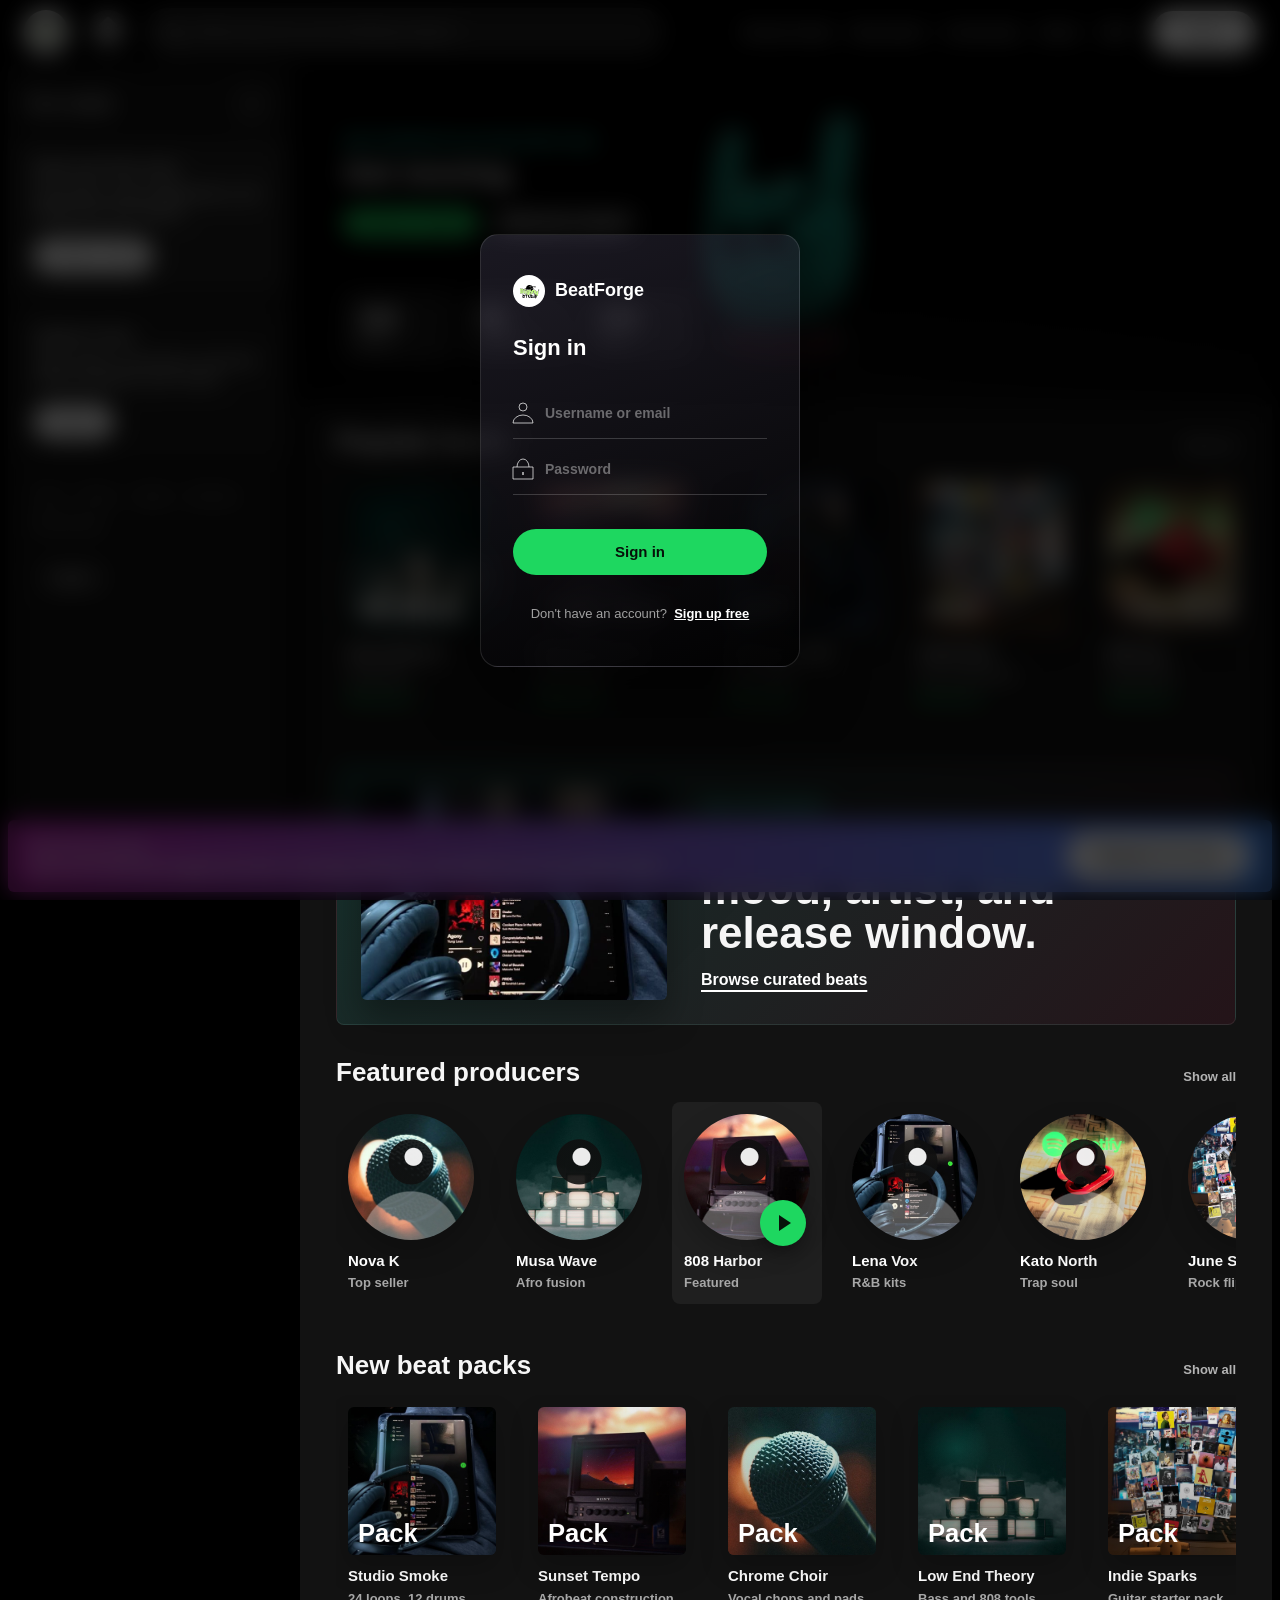
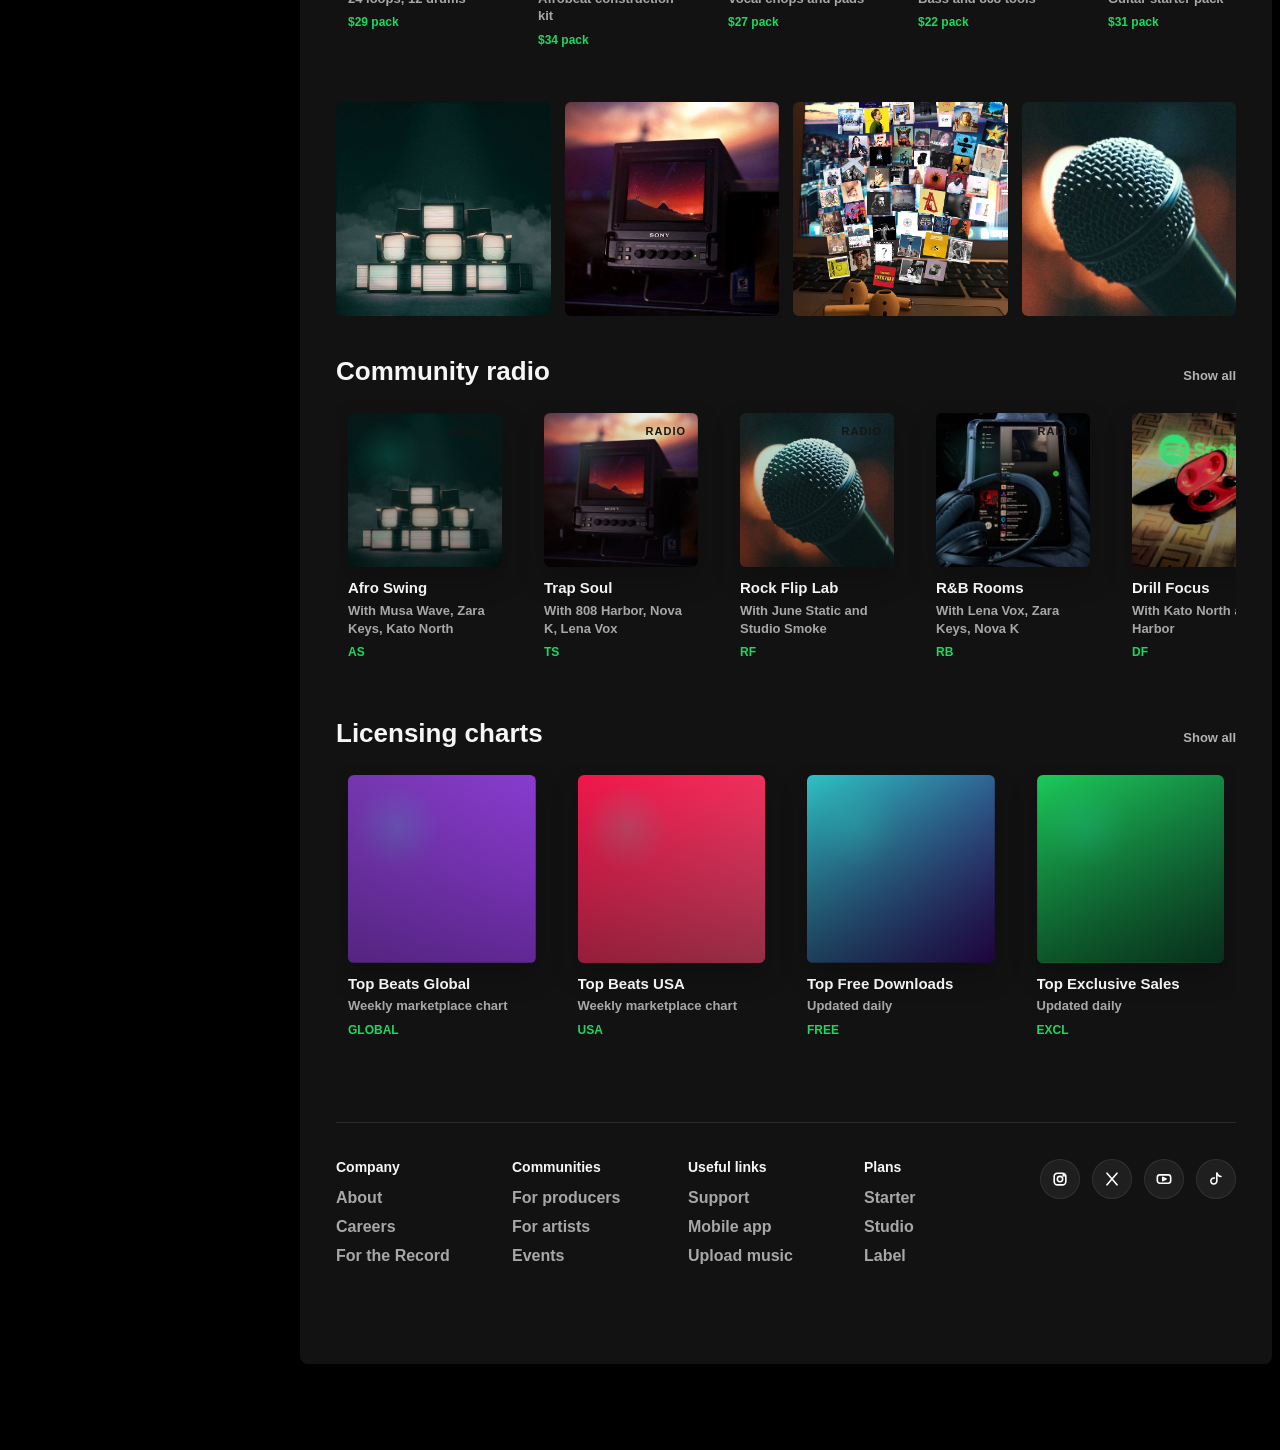
==== commit d27a48ab: "cc" ====
--- a/index.html
+++ b/index.html
@@ -8,26 +8,48 @@
 </head>
 <body>
   <div class="app-shell">
-    <header class="topbar">
-      <a class="brand" href="#" aria-label="BeatForge home">
-        <img src="assets/logo.svg" alt="" class="brand-mark">
-      </a>
-      <button class="icon-button active" aria-label="Home">
-        <span class="home-icon" aria-hidden="true"></span>
-      </button>
-      <label class="search">
-        <span class="search-icon" aria-hidden="true"></span>
-        <input type="search" placeholder="What beat are you building today?">
-      </label>
-      <nav class="top-links" aria-label="Primary">
-        <a href="beats.html">Browse beats</a>
-        <a href="#packs">Beat packs</a>
-        <a href="#community">Community</a>
-        <a href="about.html">About</a>
-      </nav>
-      <button class="ghost-button">Join</button>
-      <button class="pill-button">Log in</button>
-    </header>
+  <header class="topbar">
+  <a class="brand" href="#" aria-label="BeatForge home">
+    <img src="assets/logo.svg" alt="" class="brand-mark">
+  </a>
+  <button class="icon-button active" aria-label="Home">
+    <span class="home-icon" aria-hidden="true"></span>
+  </button>
+  <label class="search">
+    <span class="search-icon" aria-hidden="true"></span>
+    <input type="search" placeholder="What beat are you building today?">
+  </label>
+  <nav class="top-links" aria-label="Primary">
+    <a href="beats.html">Browse beats</a>
+    <a href="#packs">Beat packs</a>
+    <a href="#community">Community</a>
+    <a href="about.html">About</a>
+  </nav>
+  <button class="ghost-button">Join</button>
+  <button class="pill-button">Log in</button>
+  <button class="mobile-menu-toggle" id="mobileMenuToggle" aria-label="Toggle menu">
+    <span></span>
+    <span></span>
+    <span></span>
+  </button>
+</header>
+
+<!-- Mobile Navigation -->
+<div class="mobile-nav-overlay" id="mobileNavOverlay"></div>
+<nav class="mobile-nav" id="mobileNav" aria-label="Mobile navigation">
+  <a href="index.html">Home</a>
+  <a href="beats.html">Browse beats</a>
+  <a href="index.html#packs">Beat packs</a>
+  <a href="index.html#community">Community</a>
+  <a href="about.html">About</a>
+  <a href="#">Trending</a>
+  <a href="#">Exclusive beats</a>
+  <a href="#">Free downloads</a>
+  <div class="mobile-nav-actions">
+    <button class="mobile-join">Join</button>
+    <button class="mobile-login">Log in</button>
+  </div>
+</nav>
 
     <aside class="sidebar">
       <div class="library-head">
--- a/styles.css
+++ b/styles.css
@@ -1729,4 +1729,159 @@
   .ring-title {
     font-size: 36px;
   }
+}
+/* ── Mobile menu ─────────────────────────────── */
+.mobile-menu-toggle {
+  display: none;
+  flex-direction: column;
+  gap: 5px;
+  width: 40px;
+  height: 40px;
+  padding: 10px 8px;
+  border: 0;
+  border-radius: 6px;
+  background: transparent;
+  cursor: pointer;
+  z-index: 25;
+}
+
+.mobile-menu-toggle span {
+  display: block;
+  height: 2.5px;
+  width: 100%;
+  background: #fff;
+  border-radius: 2px;
+  transition: all 0.25s ease;
+}
+
+.mobile-menu-toggle.active span:nth-child(1) {
+  transform: rotate(45deg) translate(5px, 5px);
+}
+
+.mobile-menu-toggle.active span:nth-child(2) {
+  opacity: 0;
+}
+
+.mobile-menu-toggle.active span:nth-child(3) {
+  transform: rotate(-45deg) translate(5px, -5px);
+}
+
+.mobile-nav-overlay {
+  position: fixed;
+  inset: 0;
+  z-index: 15;
+  background: rgba(0,0,0,0.6);
+  backdrop-filter: blur(4px);
+  opacity: 0;
+  pointer-events: none;
+  transition: opacity 0.3s ease;
+}
+
+.mobile-nav-overlay.open {
+  opacity: 1;
+  pointer-events: auto;
+}
+
+.mobile-nav {
+  position: fixed;
+  top: 0;
+  right: -320px;
+  width: 300px;
+  max-width: 80vw;
+  height: 100vh;
+  z-index: 20;
+  background: #121212;
+  padding: 80px 24px 40px;
+  overflow-y: auto;
+  transition: right 0.3s cubic-bezier(0.4, 0, 0.2, 1);
+  border-left: 1px solid rgba(255,255,255,0.06);
+}
+
+.mobile-nav.open {
+  right: 0;
+}
+
+.mobile-nav a {
+  display: block;
+  padding: 14px 0;
+  color: #e0e0e0;
+  font-size: 17px;
+  font-weight: 700;
+  border-bottom: 1px solid rgba(255,255,255,0.05);
+  transition: color 0.2s;
+}
+
+.mobile-nav a:hover {
+  color: #fff;
+}
+
+.mobile-nav .mobile-nav-actions {
+  display: flex;
+  flex-direction: column;
+  gap: 12px;
+  margin-top: 24px;
+  padding-top: 20px;
+  border-top: 1px solid rgba(255,255,255,0.08);
+}
+
+.mobile-nav .mobile-nav-actions button {
+  min-height: 46px;
+  border: 0;
+  border-radius: 999px;
+  font-weight: 900;
+  font-size: 15px;
+  cursor: pointer;
+}
+
+.mobile-nav .mobile-nav-actions .mobile-join {
+  background: transparent;
+  color: #b7b7b7;
+}
+
+.mobile-nav .mobile-nav-actions .mobile-login {
+  background: #fff;
+  color: #111;
+}
+
+@media (max-width: 1050px) {
+  .mobile-menu-toggle {
+    display: flex;
+  }
+
+  .topbar .icon-button {
+    display: none;
+  }
+
+  .topbar .pill-button,
+  .topbar .ghost-button {
+    display: none;
+  }
+
+  .topbar {
+    grid-template-columns: 44px minmax(0, 1fr) auto;
+  }
+
+  .topbar .brand {
+    width: 38px;
+    height: 38px;
+  }
+
+  .topbar .brand-mark {
+    width: 36px;
+    height: 36px;
+  }
+}
+
+@media (max-width: 700px) {
+  .topbar {
+    grid-template-columns: 38px minmax(0, 1fr) 40px;
+    padding-inline: 10px;
+    gap: 8px;
+  }
+
+  .mobile-menu-toggle {
+    width: 36px;
+    height: 36px;
+    padding: 8px 6px;
+  }
 }
